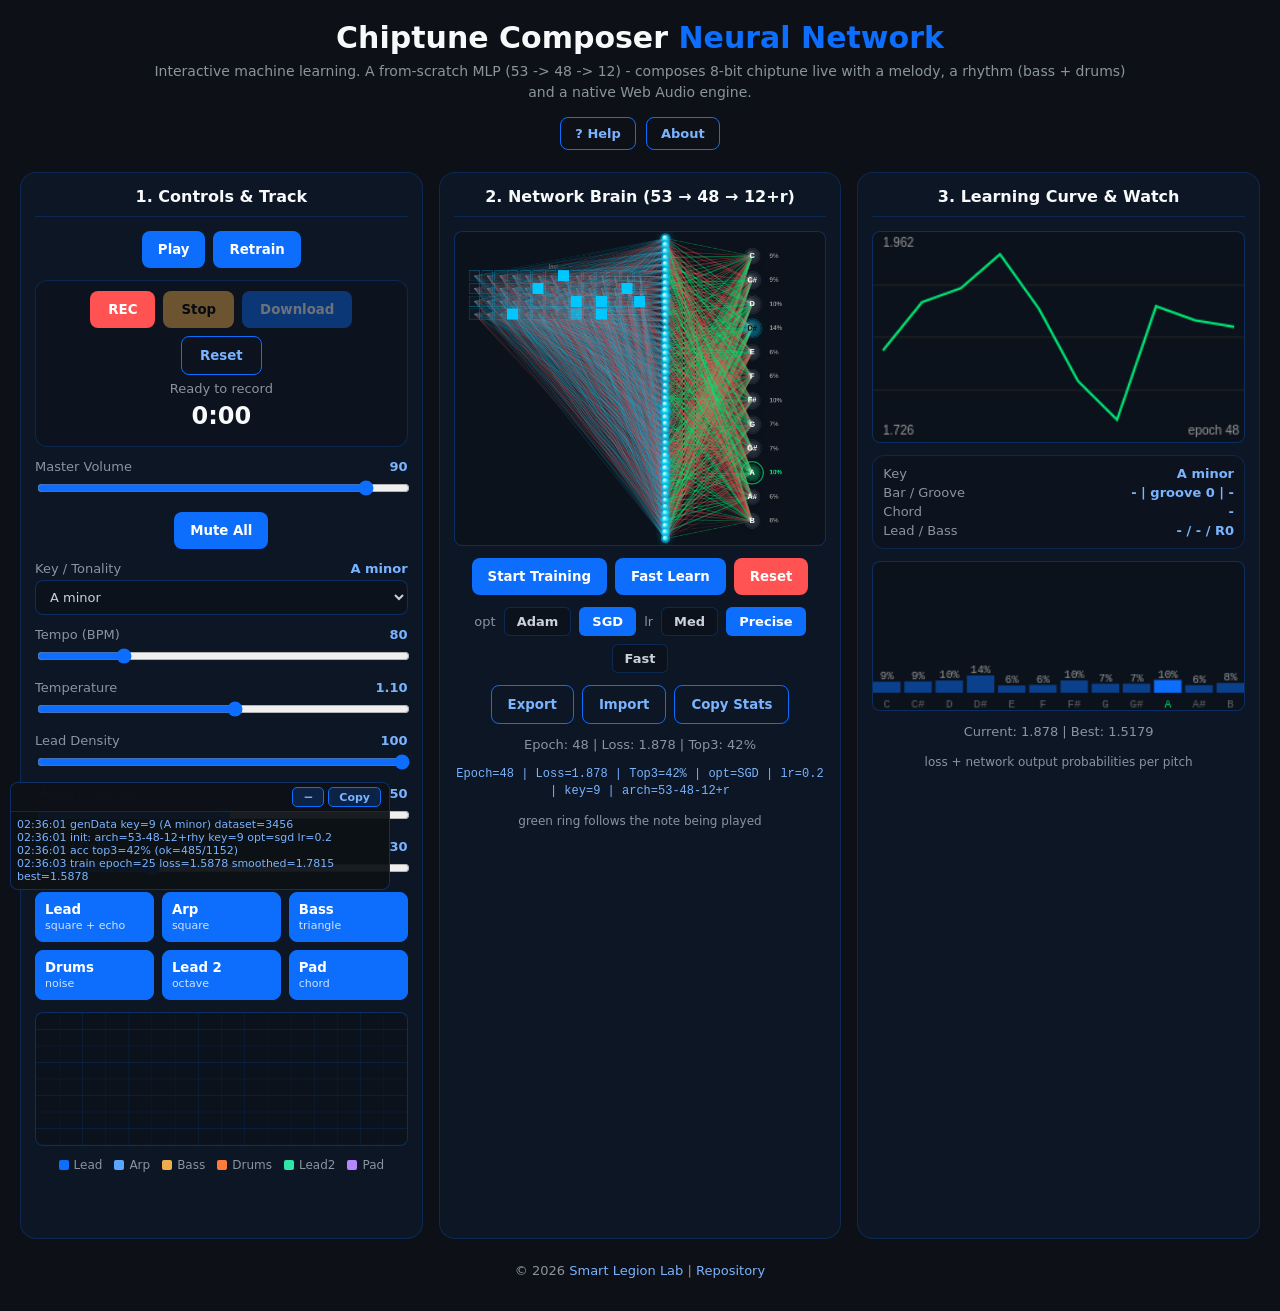
==== chiptune-composer-neural-network.html @ 850727e0 "feat: add chiptune-composer-neural-network.html" ====
<!DOCTYPE html>
<html lang="en">
<head>
    <meta charset="UTF-8">
    <meta name="viewport" content="width=device-width, initial-scale=1.0">
    <title>Chiptune Composer Neural Network</title>
    <meta name="description" content="Interactive Chiptune Composer Neural Network. A from-scratch MLP (53 -> 48 -> 12) in pure JavaScript that composes 8-bit chiptune live, powered by a neural network and a Web Audio API engine.">
    <link rel="stylesheet" href="/css/chiptune-composer-neural-network.css">
</head>
<body>
<div class="page">
<header class="site-head">
    <h1 class="site-title">Chiptune Composer <span class="hi">Neural Network</span></h1>
    <p class="site-sub">Interactive machine learning. A from-scratch MLP (53 -&gt; 48 -&gt; 12) - composes 8-bit chiptune live with a melody, a rhythm (bass + drums) and a native Web Audio engine.</p>
    <div class="head-btns">
        <button type="button" onclick="openModal('helpModal')">? Help</button>
        <button type="button" onclick="openModal('aboutModal')">About</button>
    </div>
</header>

<div class="workspace">
    <section class="panel">
        <h3>1. Controls &amp; Track</h3>
        <div class="row">
            <button type="button" class="btn btn-primary" id="playBtn" onclick="togglePlay()">Play</button>
            <button type="button" class="btn btn-green" onclick="retrainNow()">Retrain</button>
        </div>
        <div class="recbox">
            <div class="row">
                <button type="button" class="rec-btn" id="recBtn" onclick="recStart()">REC</button>
                <button type="button" class="stop-btn" id="recStopBtn" onclick="stopWav()" disabled>Stop</button>
                <button type="button" class="dl-btn" id="recDlBtn" onclick="downloadWav()" disabled>Download</button>
                <button type="button" class="reset-btn" onclick="clearWav()">Reset</button>
            </div>
            <div class="rec-status" id="recStatus">Ready to record</div>
            <div class="rec-time" id="recTime">0:00</div>
            <div class="rec-file" id="recFile"></div>
        </div>
        <div class="slider">
            <label>Master Volume <b id="volVal">90</b></label>
            <input type="range" id="volSlider" min="0" max="100" value="90" oninput="setMaster()">
        </div>
        <div class="row">
            <button type="button" class="btn btn-primary" id="muteAllBtn" onclick="toggleMaster()">Mute All</button>
        </div>
        <div class="slider">
            <label>Key / Tonality <b id="keyName">A minor</b></label>
            <select id="keySelect" onchange="setKey(+this.value)">
                <option value="9">A minor</option>
                <option value="0">C minor</option>
                <option value="2">D minor</option>
                <option value="4">E minor</option>
                <option value="5">F minor</option>
                <option value="7">G minor</option>
            </select>
        </div>
        <div class="slider">
            <label>Tempo (BPM) <b id="bpmVal">80</b></label>
            <input type="range" id="bpmSlider" min="40" max="220" value="80" oninput="bpmVal.textContent=this.value">
        </div>
        <div class="slider">
            <label>Temperature <b id="tempVal">1.10</b></label>
            <input type="range" id="tempSlider" min="0.3" max="1.8" step="0.05" value="1.1" oninput="tempVal.textContent=Number(this.value).toFixed(2)">
        </div>
        <div class="slider">
            <label>Lead Density <b id="densityVal">100</b></label>
            <input type="range" id="densitySlider" min="0" max="100" value="100" oninput="densityVal.textContent=this.value">
        </div>
        <div class="slider">
            <label>Model influence <b id="modelVal">0.50</b></label>
            <input type="range" id="modelSlider" min="0" max="1" step="0.05" value="0.5" oninput="modelVal.textContent=Number(this.value).toFixed(2)">
        </div>
        <div class="slider">
            <label>Echo / Delay <b id="echoVal">30</b></label>
            <input type="range" id="echoSlider" min="0" max="100" value="30" oninput="setEcho()">
        </div>
        <div class="mutes">
            <button type="button" class="mute on" data-ch="0" onclick="toggleMute(0)">Lead<span class="d">square + echo</span></button>
            <button type="button" class="mute on" data-ch="1" onclick="toggleMute(1)">Arp<span class="d">square</span></button>
            <button type="button" class="mute on" data-ch="2" onclick="toggleMute(2)">Bass<span class="d">triangle</span></button>
            <button type="button" class="mute on" data-ch="3" onclick="toggleMute(3)">Drums<span class="d">noise</span></button>
            <button type="button" class="mute on" data-ch="4" onclick="toggleMute(4)">Lead 2<span class="d">octave</span></button>
            <button type="button" class="mute on" data-ch="5" onclick="toggleMute(5)">Pad<span class="d">chord</span></button>
        </div>
        <div class="canvas-area"><canvas id="trackCanvas" width="620" height="220"></canvas></div>
        <div class="legend">
            <span><i style="background:#0d6efd"></i>Lead</span>
            <span><i style="background:#58a6ff"></i>Arp</span>
            <span><i style="background:#f0ad4e"></i>Bass</span>
            <span><i style="background:#ff7b3a"></i>Drums</span>
            <span><i style="background:#2ee6a8"></i>Lead2</span>
            <span><i style="background:#b388ff"></i>Pad</span>
        </div>
        <div class="bars" id="barsWrap"></div>
    </section>

    <section class="panel">
        <h3>2. Network Brain (53 → 48 → 12+r)</h3>
        <div class="canvas-area">
            <canvas id="netCanvas" width="640" height="540"></canvas>
        </div>
        <div class="row">
            <button type="button" class="btn btn-primary" id="trainBtn" onclick="toggleTrain()">Start Training</button>
            <button type="button" class="btn btn-green" onclick="trainEpochs(120)">Fast Learn</button>
            <button type="button" class="btn btn-red" onclick="resetNetwork()">Reset</button>
        </div>
        <div class="row">
            <span class="lbl">opt</span>
            <button type="button" class="opt-btn" data-opt="adam" onclick="setOpt('adam',this)">Adam</button>
            <button type="button" class="opt-btn active" data-opt="sgd" onclick="setOpt('sgd',this)">SGD</button>
            <span class="lbl">lr</span>
            <button type="button" class="lr-btn" data-lr="0.3" onclick="setLR(0.3,this)">Med</button>
            <button type="button" class="lr-btn active" data-lr="0.2" onclick="setLR(0.2,this)">Precise</button>
            <button type="button" class="lr-btn" data-lr="0.6" onclick="setLR(0.6,this)">Fast</button>
        </div>
        <div class="row">
            <button type="button" class="btn btn-info" onclick="exportModel()">Export</button>
            <button type="button" class="btn btn-info" onclick="importModel()">Import</button>
            <input type="file" id="modelFile" accept="application/json" style="display:none" onchange="onImportFile(event)">
            <button type="button" class="btn btn-info" onclick="copyStats()">Copy Stats</button>
        </div>
        <div class="stats" id="trainStats">Epoch: 0 | Loss: - | Top3: -</div>
        <div class="stats raw" id="rawStats" title="Click to copy" onclick="copyStats()"></div>
        <div class="hint">green ring follows the note being played</div>
    </section>

    <section class="panel">
        <h3>3. Learning Curve &amp; Watch</h3>
        <div class="canvas-area"><canvas id="lossCanvas" width="300" height="170"></canvas></div>
        <div class="status-box" id="statusBox">
            <div class="s-row"><span>Key</span><b id="sKey">A minor</b></div>
            <div class="s-row"><span>Bar / Groove</span><b id="sBar">-</b></div>
            <div class="s-row"><span>Chord</span><b id="sChord">-</b></div>
            <div class="s-row"><span>Lead / Bass</span><b id="sNotes">-</b></div>
        </div>
        <div class="canvas-area"><canvas id="distCanvas" width="300" height="120"></canvas></div>
        <div class="stats" id="lossStats">Current: - | Best: -</div>
        <div class="hint">loss + network output probabilities per pitch</div>
    </section>
</div>
</div>

<div class="modal-overlay" id="helpModal">
    <div class="modal">
        <button type="button" class="modal-close" onclick="closeModal(this)">&#10005;</button>
        <h3>How to Use</h3>
        <ol>
            <li><b class="accent">Play</b> unlocks Audio and starts live composition.</li>
            <li>Record: <b class="accent">REC</b> - <b class="accent">Stop</b> - <b class="accent">Download</b> (.wav); <b class="accent">Reset</b> clears.</li>
            <li><b class="accent">Master Volume</b> and <b class="accent">Mute All / Unmute All</b>; each channel has its own Mute.</li>
            <li>Key, Tempo (40+), Temperature, Lead Density, Model influence, Echo.</li>
            <li>The network picks the melody and a per-bar rhythm groove for bass + drums.</li>
            <li><b class="accent">Copy Stats</b> / <b class="accent">Export / Import</b>.</li>
        </ol>
    </div>
</div>

<div class="modal-overlay" id="aboutModal">
    <div class="modal">
        <button type="button" class="modal-close" onclick="closeModal(this)">&#10005;</button>
        <h3>About</h3>
        <div class="ab-head"><div class="ab-name">Chiptune Composer Neural Network</div><div class="ab-ver">version 1.7.0</div></div>
        <p>A from-scratch MLP (53 -&gt; 48 -&gt; 12 + rhythm) in pure JavaScript. No libraries, no samples.</p>
        <p>The network has two shared-hidden heads: it predicts the next pitch class and, per bar, one of four rhythm grooves for bass + drums. Trained by mini-batch SGD / Adam with cross-entropy, weight decay and clipping. Melody is locked to the chosen key / scale.</p>
        <p>An educational demo of live music generation: every note is synthesized in the browser with the Web Audio API, and the piece stays in key and follows a chord progression.</p>
        <p>6 channels: square lead (bright) with a dotted-eighth feedback delay + lowpass, square arpeggio, moving triangle bass, noise drums (kick / snare / hi-hat), second lead an octave down, and a sustained triangle pad. Records to 16-bit PCM .wav.</p>
        <div class="ab-meta">
            <div><b>Author:</b> Alexander Suvorov</div>
            <div><b>License:</b> BSD 3-Clause</div>
            <div><b>Repository:</b> <a href="https://github.com/smartlegionlab/from-scratch-neural-networks" target="_blank" rel="noopener">github.com/smartlegionlab/from-scratch-neural-networks</a></div>
        </div>
    </div>
</div>

<footer class="site-foot">
    <p>&#169; 2026 <a href="https://github.com/smartlegionlab" target="_blank" rel="noopener">Smart Legion Lab</a> | <a href="https://github.com/smartlegionlab/from-scratch-neural-networks" target="_blank" rel="noopener">Repository</a></p>
</footer>

<script src="/js/chiptune-composer-neural-network.js"></script>
</body>
</html>
---- css/chiptune-composer-neural-network.css ----
* { box-sizing: border-box; font-family: 'Segoe UI', system-ui, -apple-system, sans-serif; -webkit-tap-highlight-color: transparent; }
html, body { margin: 0; }
body { background: #0d1117; color: #e0e0e0; min-height: 100vh; padding: 20px; }
.page { max-width: 1560px; margin: 0 auto; display: flex; flex-direction: column; align-items: center; width: 100%; }
.site-head { text-align: center; margin-bottom: 22px; max-width: 1000px; width: 100%; }
.site-title { margin: 0 0 6px; font-size: 30px; font-weight: 800; color: #f8f9fa; }
.site-title .hi { color: #0d6efd; }
.site-sub { color: #8b949e; font-size: 14px; margin: 0 0 14px; line-height: 1.5; }
.head-btns { display: flex; gap: 10px; justify-content: center; flex-wrap: wrap; }

.workspace { display: grid; grid-template-columns: repeat(3, minmax(0, 1fr)); gap: 24px; width: 100%; align-items: stretch; }
.panel { background: rgba(13,110,253,0.06); border: 1px solid rgba(13,110,253,0.22); border-radius: 16px; padding: 18px; display: flex; flex-direction: column; gap: 12px; min-width: 0; }
.panel h3 { margin: 0 0 2px; font-size: 16px; font-weight: 700; color: #f8f9fa; text-align: center; padding-bottom: 10px; border-bottom: 1px solid rgba(13,110,253,0.2); }
.row { display: flex; flex-wrap: wrap; gap: 8px; justify-content: center; align-items: center; }

.canvas-area { display: flex; justify-content: center; width: 100%; }
canvas { background: rgba(13,17,23,0.6); border-radius: 8px; border: 1px solid rgba(13,110,253,0.3); max-width: 100%; height: auto; display: block; }
#netCanvas, #trackCanvas, #lossCanvas, #distCanvas { width: 100%; height: auto; }

button { border: none; border-radius: 8px; font-weight: 700; cursor: pointer; user-select: none; font-family: inherit; }
button:disabled { opacity: 0.4; cursor: not-allowed; }
.btn { padding: 11px 16px; }
.btn-primary { background: #0d6efd; color: #fff; }
.btn-green { background: #0d6efd; color: #fff; }
.btn-red { background: #ff5252; color: #fff; }
.btn-info { background: transparent; color: #7ab3ff; border: 1px solid #0d6efd; }
.head-btns button { background: transparent; color: #7ab3ff; border: 1px solid #0d6efd; padding: 8px 14px; font-size: 13px; }
.head-btns button:hover, .btn-info:hover { background: rgba(13,110,253,0.15); }
.opt-btn, .lr-btn { background: rgba(13,17,23,0.6); color: #c9d1d9; border: 1px solid rgba(13,110,253,0.25); border-radius: 6px; padding: 6px 12px; font-size: 13px; }
.opt-btn.active, .lr-btn.active { background: #0d6efd; color: #fff; }
.lbl { color: #8b949e; font-size: 13px; }
button:active { transform: scale(.96); }

.recbox { border: 1px solid rgba(13,110,253,0.22); border-radius: 12px; padding: 10px; background: rgba(13,17,23,0.4); display: flex; flex-direction: column; gap: 6px; }
.rec-status { font-size: 13px; color: #8b949e; text-align: center; }
.rec-time { font-size: 24px; font-weight: 800; color: #f8f9fa; text-align: center; font-variant-numeric: tabular-nums; }
.rec-file { font-size: 12px; color: #7ab3ff; text-align: center; font-family: monospace; }
.rec-btn { background: #ff5252; color: #fff; padding: 11px 18px; }
.rec-btn.recording { animation: recblink 1s infinite; }
@keyframes recblink { 0%,100% { box-shadow: 0 0 10px 2px rgba(255,60,50,.7); } 50% { box-shadow: 0 0 2px 0 rgba(255,60,50,.2); } }
.stop-btn { background: #ffb74d; color: #000; padding: 11px 18px; }
.dl-btn { background: #0d6efd; color: #fff; padding: 11px 18px; }
.reset-btn { background: transparent; color: #7ab3ff; border: 1px solid #0d6efd; padding: 11px 18px; }

.slider label { display: flex; justify-content: space-between; font-size: 13px; color: #8b949e; margin-bottom: 4px; }
.slider label b { color: #7ab3ff; }
input[type=range] { width: 100%; accent-color: #0d6efd; cursor: pointer; }
select { width: 100%; padding: 8px 10px; background: rgba(13,17,23,0.6); color: #c9d1d9; border: 1px solid rgba(13,110,253,0.3); border-radius: 8px; font-size: 13px; cursor: pointer; }

.mutes { display: grid; grid-template-columns: repeat(3, 1fr); gap: 8px; }
.mute { background: rgba(13,17,23,0.6); color: #7ab3ff; border: 1px solid rgba(13,110,253,0.3); border-radius: 8px; padding: 9px; display: flex; flex-direction: column; }
.mute .d { color: #8b949e; font-size: 11px; font-weight: 400; margin-top: 2px; }
.mute.on { background: #0d6efd; color: #fff; border-color: #0d6efd; }
.mute.on .d { color: rgba(255,255,255,0.8); }

.legend { display: flex; gap: 12px; justify-content: center; font-size: 12px; color: #8b949e; flex-wrap: wrap; }
.legend span { display: inline-flex; align-items: center; gap: 5px; }
.legend i { width: 10px; height: 10px; border-radius: 2px; display: inline-block; }
.bars { display: flex; gap: 6px; align-items: flex-end; justify-content: center; height: 40px; }
.bar { width: 100%; flex: 1; background: rgba(13,110,253,0.15); border-radius: 4px; display: flex; align-items: flex-end; overflow: hidden; }
.bar i { display: block; width: 100%; background: linear-gradient(180deg,#0d6efd,#58a6ff); height: 0%; border-radius: 4px; }
.bar[data-ch="3"] i { background: linear-gradient(180deg,#f0ad4e,#ff7b3a); }
.bar[data-ch="4"] i { background: linear-gradient(180deg,#2ee6a8,#00e676); }
.bar[data-ch="5"] i { background: linear-gradient(180deg,#b388ff,#7c4dff); }

.status-box { border: 1px solid rgba(13,110,253,0.22); border-radius: 12px; padding: 10px; background: rgba(13,17,23,0.4); display: flex; flex-direction: column; gap: 4px; width: 100%; }
.status-box .s-row { display: flex; justify-content: space-between; gap: 10px; font-size: 13px; }
.status-box .s-row span { color: #8b949e; }
.status-box .s-row b { color: #7ab3ff; }

.stats { font-size: 13px; color: #8b949e; text-align: center; line-height: 1.4; }
.stats.raw { color: #7ab3ff; font-family: monospace; font-size: 12px; cursor: pointer; }
.hint { font-size: 12px; color: #8b949e; text-align: center; line-height: 1.5; }

.modal-overlay { display: none; position: fixed; inset: 0; background: rgba(0,0,0,0.75); z-index: 100; padding: 16px; overflow-y: auto; }
.modal-overlay.open { display: flex; align-items: flex-start; justify-content: center; }
.modal { position: relative; background: #161b22; border: 1px solid rgba(13,110,253,0.3); border-radius: 12px; max-width: 560px; width: 100%; padding: 20px; margin: 20px auto; max-height: calc(100vh - 40px); overflow-y: auto; }
.modal h3 { color: #7ab3ff; margin: 0 30px 12px 0; }
.modal p, .modal li { font-size: 14px; line-height: 1.55; color: #c9d1d9; }
.modal ol, .modal ul { padding-left: 22px; margin: 8px 0; }
.modal b { color: #fff; }
.modal .accent { color: #58a6ff; font-weight: bold; }
.modal-close { position: absolute; top: 10px; right: 10px; padding: 6px 12px; background: rgba(13,17,23,0.6); color: #fff; border: 1px solid rgba(13,110,253,0.3); border-radius: 6px; font-size: 16px; }
.ab-head { border-bottom: 1px solid rgba(13,110,253,0.25); padding-bottom: 10px; margin-bottom: 12px; }
.ab-name { font-size: 18px; font-weight: bold; color: #fff; }
.ab-ver { font-size: 13px; color: #7ab3ff; margin-top: 2px; }
.ab-meta { margin-top: 14px; padding-top: 12px; border-top: 1px solid rgba(13,110,253,0.2); font-size: 13px; color: #c9d1d9; line-height: 1.7; }
.ab-meta a { color: #7ab3ff; text-decoration: none; }
.ab-meta a:hover { text-decoration: underline; }
.site-foot { margin-top: 24px; text-align: center; font-size: 13px; color: #8b949e; }
.site-foot a { color: #7ab3ff; text-decoration: none; }

@media (max-width: 1000px) and (orientation: portrait) {
  body { padding: 10px; }
  .site-head { margin-bottom: 14px; }
  .workspace { grid-template-columns: 1fr; gap: 16px; }
  .panel { padding: 14px; }
  .site-title { font-size: 24px; }
}
@media (max-width: 1350px) and (min-width: 1001px) {
  .workspace { gap: 16px; }
  .panel { padding: 14px; }
}
@media (max-width: 1000px) and (orientation: landscape) {
  body { padding: 12px 16px; }
  .workspace { grid-template-columns: repeat(3, minmax(0,1fr)); gap: 12px; }
  .panel { padding: 12px; }
  .mutes { grid-template-columns: repeat(2,1fr); }
  button { padding: 10px 12px; font-size: 14px; }
}
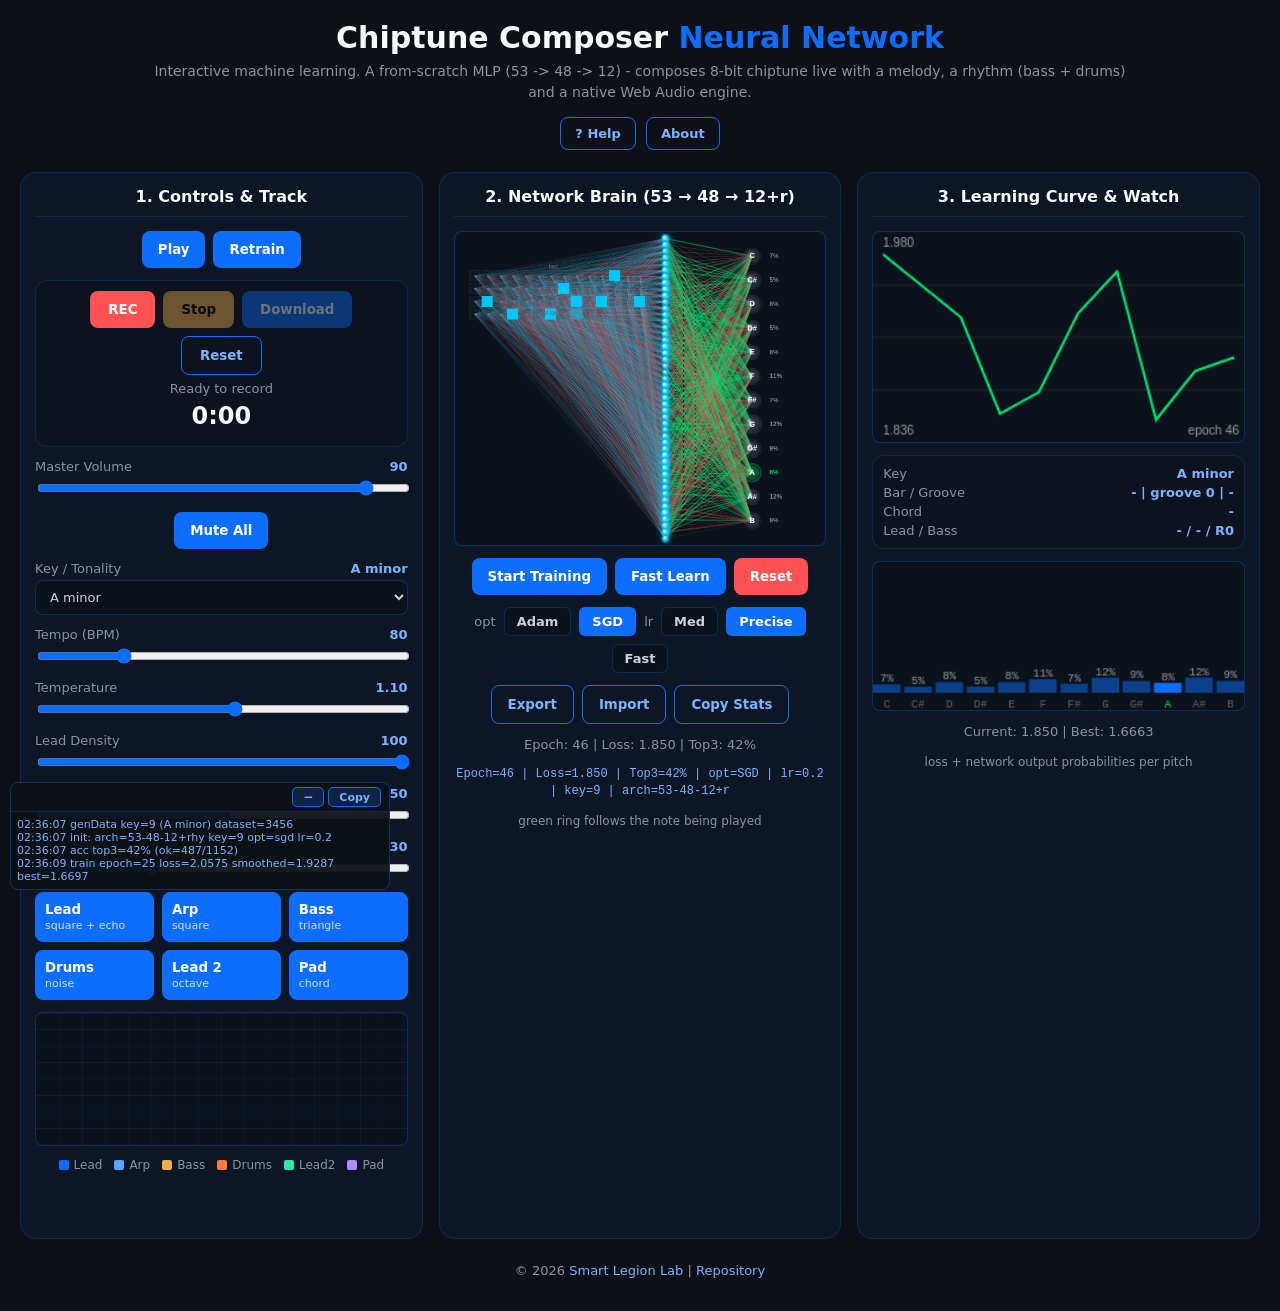
==== commit b1de829c: "from-scratch-neural-networks v1.2.0" ====
--- a/chiptune-composer-neural-network.html
+++ b/chiptune-composer-neural-network.html
@@ -159,7 +159,7 @@
     <div class="modal">
         <button type="button" class="modal-close" onclick="closeModal(this)">&#10005;</button>
         <h3>About</h3>
-        <div class="ab-head"><div class="ab-name">Chiptune Composer Neural Network</div><div class="ab-ver">version 1.7.0</div></div>
+        <div class="ab-head"><div class="ab-name">Chiptune Composer Neural Network</div><div class="ab-ver">version 1.2.0</div></div>
         <p>A from-scratch MLP (53 -&gt; 48 -&gt; 12 + rhythm) in pure JavaScript. No libraries, no samples.</p>
         <p>The network has two shared-hidden heads: it predicts the next pitch class and, per bar, one of four rhythm grooves for bass + drums. Trained by mini-batch SGD / Adam with cross-entropy, weight decay and clipping. Melody is locked to the chosen key / scale.</p>
         <p>An educational demo of live music generation: every note is synthesized in the browser with the Web Audio API, and the piece stays in key and follows a chord progression.</p>
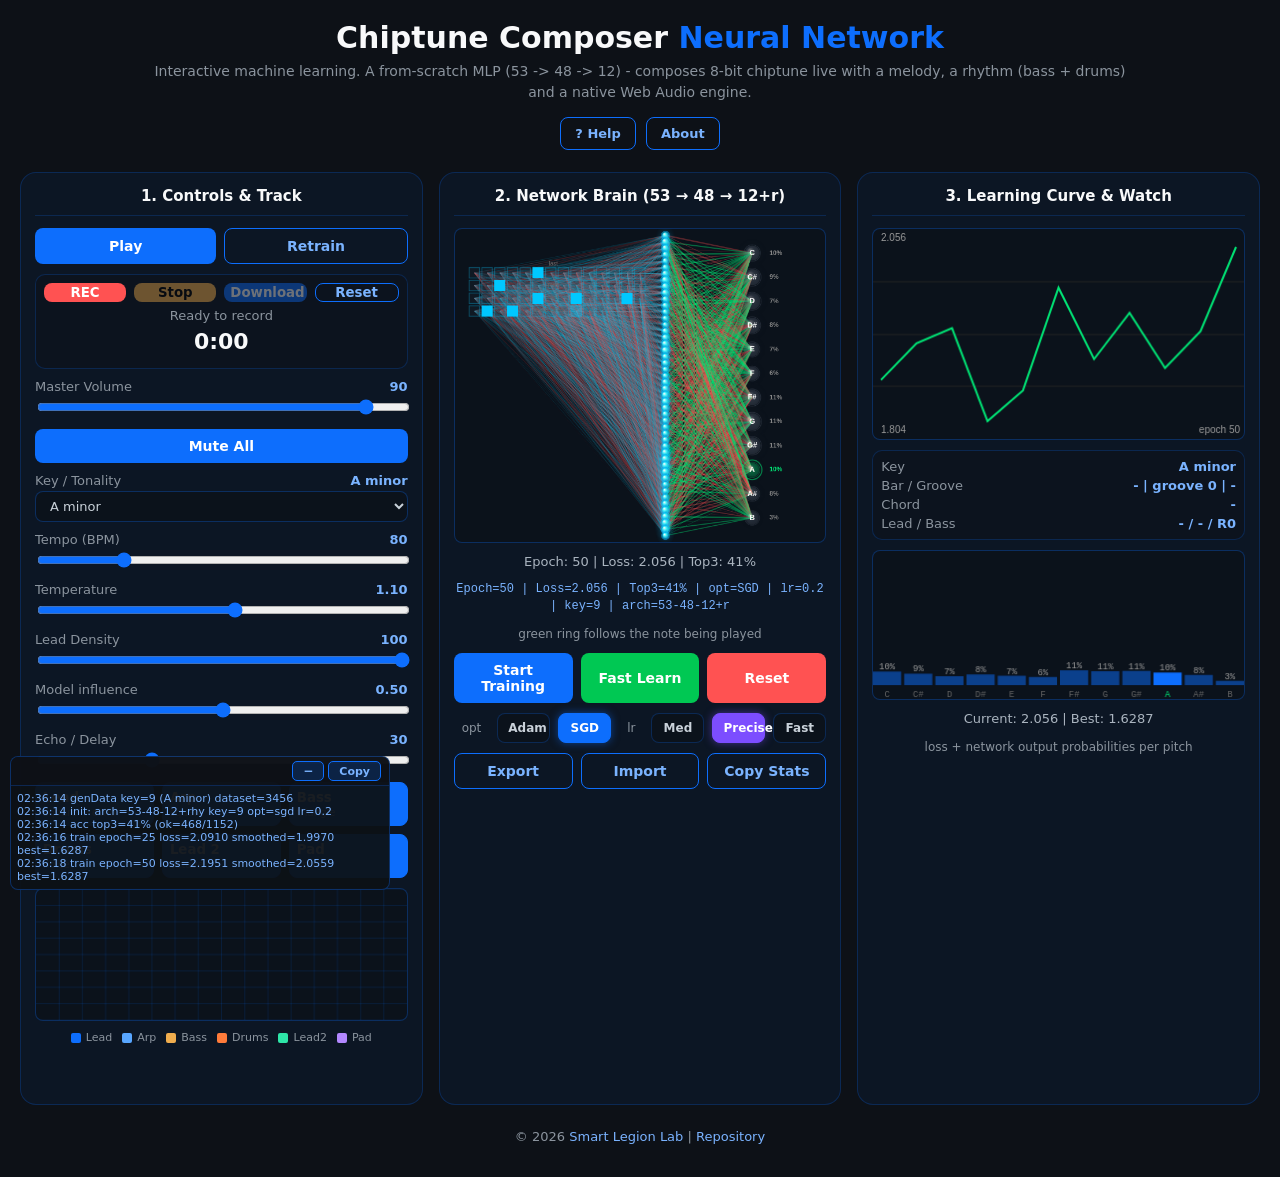
==== commit ccfa9302: "feat: improve chiptune-composer-neural-network.html" ====
--- a/chiptune-composer-neural-network.html
+++ b/chiptune-composer-neural-network.html
@@ -21,12 +21,12 @@
 <div class="workspace">
     <section class="panel">
         <h3>1. Controls &amp; Track</h3>
-        <div class="row">
+        <div class="btn-group">
             <button type="button" class="btn btn-primary" id="playBtn" onclick="togglePlay()">Play</button>
-            <button type="button" class="btn btn-green" onclick="retrainNow()">Retrain</button>
+            <button type="button" class="btn btn-info" onclick="retrainNow()">Retrain</button>
         </div>
         <div class="recbox">
-            <div class="row">
+            <div class="btn-group">
                 <button type="button" class="rec-btn" id="recBtn" onclick="recStart()">REC</button>
                 <button type="button" class="stop-btn" id="recStopBtn" onclick="stopWav()" disabled>Stop</button>
                 <button type="button" class="dl-btn" id="recDlBtn" onclick="downloadWav()" disabled>Download</button>
@@ -40,9 +40,7 @@
             <label>Master Volume <b id="volVal">90</b></label>
             <input type="range" id="volSlider" min="0" max="100" value="90" oninput="setMaster()">
         </div>
-        <div class="row">
-            <button type="button" class="btn btn-primary" id="muteAllBtn" onclick="toggleMaster()">Mute All</button>
-        </div>
+        <button type="button" class="btn btn-primary btn-block" id="muteAllBtn" onclick="toggleMaster()">Mute All</button>
         <div class="slider">
             <label>Key / Tonality <b id="keyName">A minor</b></label>
             <select id="keySelect" onchange="setKey(+this.value)">
@@ -99,12 +97,15 @@
         <div class="canvas-area">
             <canvas id="netCanvas" width="640" height="540"></canvas>
         </div>
-        <div class="row">
+        <div class="stats" id="trainStats">Epoch: 0 | Loss: - | Top3: -</div>
+        <div class="stats raw" id="rawStats" title="Click to copy" onclick="copyStats()"></div>
+        <div class="hint">green ring follows the note being played</div>
+        <div class="btn-group">
             <button type="button" class="btn btn-primary" id="trainBtn" onclick="toggleTrain()">Start Training</button>
             <button type="button" class="btn btn-green" onclick="trainEpochs(120)">Fast Learn</button>
             <button type="button" class="btn btn-red" onclick="resetNetwork()">Reset</button>
         </div>
-        <div class="row">
+        <div class="btn-group">
             <span class="lbl">opt</span>
             <button type="button" class="opt-btn" data-opt="adam" onclick="setOpt('adam',this)">Adam</button>
             <button type="button" class="opt-btn active" data-opt="sgd" onclick="setOpt('sgd',this)">SGD</button>
@@ -113,15 +114,13 @@
             <button type="button" class="lr-btn active" data-lr="0.2" onclick="setLR(0.2,this)">Precise</button>
             <button type="button" class="lr-btn" data-lr="0.6" onclick="setLR(0.6,this)">Fast</button>
         </div>
-        <div class="row">
+        <div class="btn-group">
             <button type="button" class="btn btn-info" onclick="exportModel()">Export</button>
             <button type="button" class="btn btn-info" onclick="importModel()">Import</button>
-            <input type="file" id="modelFile" accept="application/json" style="display:none" onchange="onImportFile(event)">
             <button type="button" class="btn btn-info" onclick="copyStats()">Copy Stats</button>
         </div>
-        <div class="stats" id="trainStats">Epoch: 0 | Loss: - | Top3: -</div>
-        <div class="stats raw" id="rawStats" title="Click to copy" onclick="copyStats()"></div>
-        <div class="hint">green ring follows the note being played</div>
+        <input type="file" id="modelFile" accept="application/json" style="display:none" onchange="onImportFile(event)">
+        <div class="toast" id="toast"></div>
     </section>
 
     <section class="panel">
--- a/css/chiptune-composer-neural-network.css
+++ b/css/chiptune-composer-neural-network.css
@@ -1,110 +1,149 @@
-* { box-sizing: border-box; font-family: 'Segoe UI', system-ui, -apple-system, sans-serif; -webkit-tap-highlight-color: transparent; }
+* {
+    box-sizing: border-box;
+    font-family: 'Segoe UI', system-ui, -apple-system, sans-serif;
+    -webkit-tap-highlight-color: transparent;
+}
 html, body { margin: 0; }
 body { background: #0d1117; color: #e0e0e0; min-height: 100vh; padding: 20px; }
-.page { max-width: 1560px; margin: 0 auto; display: flex; flex-direction: column; align-items: center; width: 100%; }
+.page { max-width: 1500px; margin: 0 auto; display: flex; flex-direction: column; align-items: center; width: 100%; }
 .site-head { text-align: center; margin-bottom: 22px; max-width: 1000px; width: 100%; }
 .site-title { margin: 0 0 6px; font-size: 30px; font-weight: 800; color: #f8f9fa; }
 .site-title .hi { color: #0d6efd; }
 .site-sub { color: #8b949e; font-size: 14px; margin: 0 0 14px; line-height: 1.5; }
 .head-btns { display: flex; gap: 10px; justify-content: center; flex-wrap: wrap; }
+.head-btns button { background: transparent; color: #7ab3ff; border: 1px solid #0d6efd; padding: 8px 14px; font-size: 13px; border-radius: 8px; cursor: pointer; }
+.head-btns button:hover { background: rgba(13, 110, 253, 0.15); }
 
 .workspace { display: grid; grid-template-columns: repeat(3, minmax(0, 1fr)); gap: 24px; width: 100%; align-items: stretch; }
-.panel { background: rgba(13,110,253,0.06); border: 1px solid rgba(13,110,253,0.22); border-radius: 16px; padding: 18px; display: flex; flex-direction: column; gap: 12px; min-width: 0; }
-.panel h3 { margin: 0 0 2px; font-size: 16px; font-weight: 700; color: #f8f9fa; text-align: center; padding-bottom: 10px; border-bottom: 1px solid rgba(13,110,253,0.2); }
-.row { display: flex; flex-wrap: wrap; gap: 8px; justify-content: center; align-items: center; }
+.panel { background: rgba(13, 110, 253, 0.06); border: 1px solid rgba(13, 110, 253, 0.22); border-radius: 16px; padding: 16px; display: flex; flex-direction: column; gap: 10px; min-width: 0; }
+.panel h3 { margin: 0 0 2px; font-size: 15px; font-weight: 700; color: #f8f9fa; text-align: center; padding-bottom: 10px; border-bottom: 1px solid rgba(13, 110, 253, 0.2); }
 
 .canvas-area { display: flex; justify-content: center; width: 100%; }
-canvas { background: rgba(13,17,23,0.6); border-radius: 8px; border: 1px solid rgba(13,110,253,0.3); max-width: 100%; height: auto; display: block; }
-#netCanvas, #trackCanvas, #lossCanvas, #distCanvas { width: 100%; height: auto; }
+canvas { background: rgba(13, 17, 23, 0.6); border-radius: 8px; border: 1px solid rgba(13, 110, 253, 0.3); max-width: 100%; height: auto; display: block; }
+#netCanvas { width: 640px; max-width: 100%; }
+#trackCanvas, #lossCanvas, #distCanvas { width: 100%; height: auto; }
 
-button { border: none; border-radius: 8px; font-weight: 700; cursor: pointer; user-select: none; font-family: inherit; }
+button { border: none; border-radius: 8px; font-weight: 600; cursor: pointer; user-select: none; font-family: inherit; }
 button:disabled { opacity: 0.4; cursor: not-allowed; }
-.btn { padding: 11px 16px; }
+button:active { transform: scale(.97); }
+.btn { padding: 9px 12px; font-size: 14px; }
 .btn-primary { background: #0d6efd; color: #fff; }
-.btn-green { background: #0d6efd; color: #fff; }
+.btn-green { background: #00c853; color: #fff; }
+.btn-green:hover { background: #00b248; color: #fff; }
 .btn-red { background: #ff5252; color: #fff; }
+.btn-red:hover { background: #e64545; color: #fff; }
 .btn-info { background: transparent; color: #7ab3ff; border: 1px solid #0d6efd; }
-.head-btns button { background: transparent; color: #7ab3ff; border: 1px solid #0d6efd; padding: 8px 14px; font-size: 13px; }
-.head-btns button:hover, .btn-info:hover { background: rgba(13,110,253,0.15); }
-.opt-btn, .lr-btn { background: rgba(13,17,23,0.6); color: #c9d1d9; border: 1px solid rgba(13,110,253,0.25); border-radius: 6px; padding: 6px 12px; font-size: 13px; }
-.opt-btn.active, .lr-btn.active { background: #0d6efd; color: #fff; }
-.lbl { color: #8b949e; font-size: 13px; }
-button:active { transform: scale(.96); }
+.btn-info:hover { background: rgba(13, 110, 253, 0.15); }
+.btn-block { width: 100%; display: block; }
 
-.recbox { border: 1px solid rgba(13,110,253,0.22); border-radius: 12px; padding: 10px; background: rgba(13,17,23,0.4); display: flex; flex-direction: column; gap: 6px; }
+.btn-group { display: flex; flex-wrap: wrap; gap: 8px; width: 100%; }
+.btn-group > * { flex: 1 1 0; min-width: 0; border-radius: 8px; }
+.btn-group .lbl { flex: 0 0 auto; display: inline-flex; align-items: center; padding: 0 8px; }
+
+.opt-btn, .lr-btn {
+    background: rgba(13, 17, 23, 0.6);
+    color: #c9d1d9;
+    border: 1px solid rgba(13, 110, 253, 0.25);
+    border-radius: 8px;
+    padding: 7px 10px;
+    font-size: 12px;
+    cursor: pointer;
+}
+.opt-btn:hover, .lr-btn:hover { background: rgba(13, 110, 253, 0.15); color: #fff; }
+.opt-btn.active {
+    background: #0d6efd;
+    color: #fff;
+    border-color: #0d6efd;
+    font-weight: 700;
+    box-shadow: 0 0 8px rgba(13, 110, 253, 0.5);
+}
+.lr-btn.active {
+    background: #7c4dff;
+    color: #fff;
+    border-color: #7c4dff;
+    font-weight: 700;
+    box-shadow: 0 0 8px rgba(124, 77, 255, 0.5);
+}
+.lbl { color: #8b949e; font-size: 12px; white-space: nowrap; }
+
+.recbox { border: 1px solid rgba(13, 110, 253, 0.22); border-radius: 10px; padding: 8px; background: rgba(13, 17, 23, 0.4); display: flex; flex-direction: column; gap: 6px; }
 .rec-status { font-size: 13px; color: #8b949e; text-align: center; }
-.rec-time { font-size: 24px; font-weight: 800; color: #f8f9fa; text-align: center; font-variant-numeric: tabular-nums; }
-.rec-file { font-size: 12px; color: #7ab3ff; text-align: center; font-family: monospace; }
-.rec-btn { background: #ff5252; color: #fff; padding: 11px 18px; }
+.rec-time { font-size: 22px; font-weight: 800; color: #f8f9fa; text-align: center; font-variant-numeric: tabular-nums; }
+.rec-file { font-size: 11px; color: #7ab3ff; text-align: center; font-family: monospace; }
+.rec-btn { background: #ff5252; color: #fff; }
 .rec-btn.recording { animation: recblink 1s infinite; }
-@keyframes recblink { 0%,100% { box-shadow: 0 0 10px 2px rgba(255,60,50,.7); } 50% { box-shadow: 0 0 2px 0 rgba(255,60,50,.2); } }
-.stop-btn { background: #ffb74d; color: #000; padding: 11px 18px; }
-.dl-btn { background: #0d6efd; color: #fff; padding: 11px 18px; }
-.reset-btn { background: transparent; color: #7ab3ff; border: 1px solid #0d6efd; padding: 11px 18px; }
+@keyframes recblink {
+    0%, 100% { box-shadow: 0 0 10px 2px rgba(255, 60, 50, .7); }
+    50% { box-shadow: 0 0 2px 0 rgba(255, 60, 50, .2); }
+}
+.stop-btn { background: #ffb74d; color: #000; }
+.dl-btn { background: #0d6efd; color: #fff; }
+.reset-btn { background: transparent; color: #7ab3ff; border: 1px solid #0d6efd; }
 
-.slider label { display: flex; justify-content: space-between; font-size: 13px; color: #8b949e; margin-bottom: 4px; }
+.slider label { display: flex; justify-content: space-between; font-size: 13px; color: #8b949e; margin-bottom: 3px; }
 .slider label b { color: #7ab3ff; }
 input[type=range] { width: 100%; accent-color: #0d6efd; cursor: pointer; }
-select { width: 100%; padding: 8px 10px; background: rgba(13,17,23,0.6); color: #c9d1d9; border: 1px solid rgba(13,110,253,0.3); border-radius: 8px; font-size: 13px; cursor: pointer; }
+select { width: 100%; padding: 6px 10px; background: rgba(13, 17, 23, 0.6); color: #c9d1d9; border: 1px solid rgba(13, 110, 253, 0.3); border-radius: 8px; font-size: 13px; cursor: pointer; }
 
 .mutes { display: grid; grid-template-columns: repeat(3, 1fr); gap: 8px; }
-.mute { background: rgba(13,17,23,0.6); color: #7ab3ff; border: 1px solid rgba(13,110,253,0.3); border-radius: 8px; padding: 9px; display: flex; flex-direction: column; }
-.mute .d { color: #8b949e; font-size: 11px; font-weight: 400; margin-top: 2px; }
+.mute { background: rgba(13, 17, 23, 0.6); color: #7ab3ff; border: 1px solid rgba(13, 110, 253, 0.3); border-radius: 8px; padding: 7px; display: flex; flex-direction: column; }
+.mute .d { color: #8b949e; font-size: 10px; font-weight: 400; margin-top: 2px; }
 .mute.on { background: #0d6efd; color: #fff; border-color: #0d6efd; }
-.mute.on .d { color: rgba(255,255,255,0.8); }
+.mute.on .d { color: rgba(255, 255, 255, 0.8); }
 
-.legend { display: flex; gap: 12px; justify-content: center; font-size: 12px; color: #8b949e; flex-wrap: wrap; }
+.legend { display: flex; gap: 10px; justify-content: center; font-size: 11px; color: #8b949e; flex-wrap: wrap; }
 .legend span { display: inline-flex; align-items: center; gap: 5px; }
 .legend i { width: 10px; height: 10px; border-radius: 2px; display: inline-block; }
-.bars { display: flex; gap: 6px; align-items: flex-end; justify-content: center; height: 40px; }
-.bar { width: 100%; flex: 1; background: rgba(13,110,253,0.15); border-radius: 4px; display: flex; align-items: flex-end; overflow: hidden; }
-.bar i { display: block; width: 100%; background: linear-gradient(180deg,#0d6efd,#58a6ff); height: 0%; border-radius: 4px; }
-.bar[data-ch="3"] i { background: linear-gradient(180deg,#f0ad4e,#ff7b3a); }
-.bar[data-ch="4"] i { background: linear-gradient(180deg,#2ee6a8,#00e676); }
-.bar[data-ch="5"] i { background: linear-gradient(180deg,#b388ff,#7c4dff); }
+.bars { display: flex; gap: 6px; align-items: flex-end; justify-content: center; height: 36px; }
+.bar { width: 100%; flex: 1; background: rgba(13, 110, 253, 0.15); border-radius: 4px; display: flex; align-items: flex-end; overflow: hidden; }
+.bar i { display: block; width: 100%; background: linear-gradient(180deg, #0d6efd, #58a6ff); height: 0%; border-radius: 4px; }
+.bar[data-ch="3"] i { background: linear-gradient(180deg, #f0ad4e, #ff7b3a); }
+.bar[data-ch="4"] i { background: linear-gradient(180deg, #2ee6a8, #00e676); }
+.bar[data-ch="5"] i { background: linear-gradient(180deg, #b388ff, #7c4dff); }
 
-.status-box { border: 1px solid rgba(13,110,253,0.22); border-radius: 12px; padding: 10px; background: rgba(13,17,23,0.4); display: flex; flex-direction: column; gap: 4px; width: 100%; }
+.status-box { border: 1px solid rgba(13, 110, 253, 0.22); border-radius: 10px; padding: 8px; background: rgba(13, 17, 23, 0.4); display: flex; flex-direction: column; gap: 4px; width: 100%; }
 .status-box .s-row { display: flex; justify-content: space-between; gap: 10px; font-size: 13px; }
 .status-box .s-row span { color: #8b949e; }
 .status-box .s-row b { color: #7ab3ff; }
 
-.stats { font-size: 13px; color: #8b949e; text-align: center; line-height: 1.4; }
+.stats { font-size: 13px; color: #aab4bf; text-align: center; line-height: 1.4; }
 .stats.raw { color: #7ab3ff; font-family: monospace; font-size: 12px; cursor: pointer; }
 .hint { font-size: 12px; color: #8b949e; text-align: center; line-height: 1.5; }
+.toast { opacity: 0; transform: translateY(4px); transition: opacity .2s, transform .2s; background: #1f3227; border: 1px solid #00e676; color: #00e676; font-weight: bold; border-radius: 8px; padding: 7px 13px; margin-top: 8px; font-size: 13px; text-align: center; }
+.toast.show { opacity: 1; transform: translateY(0); }
 
-.modal-overlay { display: none; position: fixed; inset: 0; background: rgba(0,0,0,0.75); z-index: 100; padding: 16px; overflow-y: auto; }
+.modal-overlay { display: none; position: fixed; inset: 0; background: rgba(0, 0, 0, 0.75); z-index: 100; padding: 16px; overflow-y: auto; }
 .modal-overlay.open { display: flex; align-items: flex-start; justify-content: center; }
-.modal { position: relative; background: #161b22; border: 1px solid rgba(13,110,253,0.3); border-radius: 12px; max-width: 560px; width: 100%; padding: 20px; margin: 20px auto; max-height: calc(100vh - 40px); overflow-y: auto; }
+.modal { position: relative; background: #161b22; border: 1px solid rgba(13, 110, 253, 0.3); border-radius: 12px; max-width: 560px; width: 100%; padding: 20px; margin: 20px auto; max-height: calc(100vh - 40px); overflow-y: auto; }
 .modal h3 { color: #7ab3ff; margin: 0 30px 12px 0; }
 .modal p, .modal li { font-size: 14px; line-height: 1.55; color: #c9d1d9; }
 .modal ol, .modal ul { padding-left: 22px; margin: 8px 0; }
 .modal b { color: #fff; }
 .modal .accent { color: #58a6ff; font-weight: bold; }
-.modal-close { position: absolute; top: 10px; right: 10px; padding: 6px 12px; background: rgba(13,17,23,0.6); color: #fff; border: 1px solid rgba(13,110,253,0.3); border-radius: 6px; font-size: 16px; }
-.ab-head { border-bottom: 1px solid rgba(13,110,253,0.25); padding-bottom: 10px; margin-bottom: 12px; }
+.modal-close { position: absolute; top: 10px; right: 10px; padding: 6px 12px; background: rgba(13, 17, 23, 0.6); color: #fff; border: 1px solid rgba(13, 110, 253, 0.3); border-radius: 6px; font-size: 16px; cursor: pointer; }
+.ab-head { border-bottom: 1px solid rgba(13, 110, 253, 0.25); padding-bottom: 10px; margin-bottom: 12px; }
 .ab-name { font-size: 18px; font-weight: bold; color: #fff; }
 .ab-ver { font-size: 13px; color: #7ab3ff; margin-top: 2px; }
-.ab-meta { margin-top: 14px; padding-top: 12px; border-top: 1px solid rgba(13,110,253,0.2); font-size: 13px; color: #c9d1d9; line-height: 1.7; }
+.ab-meta { margin-top: 14px; padding-top: 12px; border-top: 1px solid rgba(13, 110, 253, 0.2); font-size: 13px; color: #c9d1d9; line-height: 1.7; }
 .ab-meta a { color: #7ab3ff; text-decoration: none; }
 .ab-meta a:hover { text-decoration: underline; }
 .site-foot { margin-top: 24px; text-align: center; font-size: 13px; color: #8b949e; }
 .site-foot a { color: #7ab3ff; text-decoration: none; }
 
 @media (max-width: 1000px) and (orientation: portrait) {
-  body { padding: 10px; }
-  .site-head { margin-bottom: 14px; }
-  .workspace { grid-template-columns: 1fr; gap: 16px; }
-  .panel { padding: 14px; }
-  .site-title { font-size: 24px; }
+    body { padding: 10px; }
+    .site-head { margin-bottom: 14px; }
+    .workspace { grid-template-columns: 1fr; gap: 16px; }
+    .panel { padding: 14px; }
+    .site-title { font-size: 24px; }
 }
 @media (max-width: 1350px) and (min-width: 1001px) {
-  .workspace { gap: 16px; }
-  .panel { padding: 14px; }
+    .workspace { gap: 16px; }
+    .panel { padding: 14px; }
 }
 @media (max-width: 1000px) and (orientation: landscape) {
-  body { padding: 12px 16px; }
-  .workspace { grid-template-columns: repeat(3, minmax(0,1fr)); gap: 12px; }
-  .panel { padding: 12px; }
-  .mutes { grid-template-columns: repeat(2,1fr); }
-  button { padding: 10px 12px; font-size: 14px; }
+    body { padding: 12px 16px; }
+    .workspace { grid-template-columns: repeat(3, minmax(0, 1fr)); gap: 12px; }
+    .panel { padding: 12px; }
+    .mutes { grid-template-columns: repeat(2, 1fr); }
 }
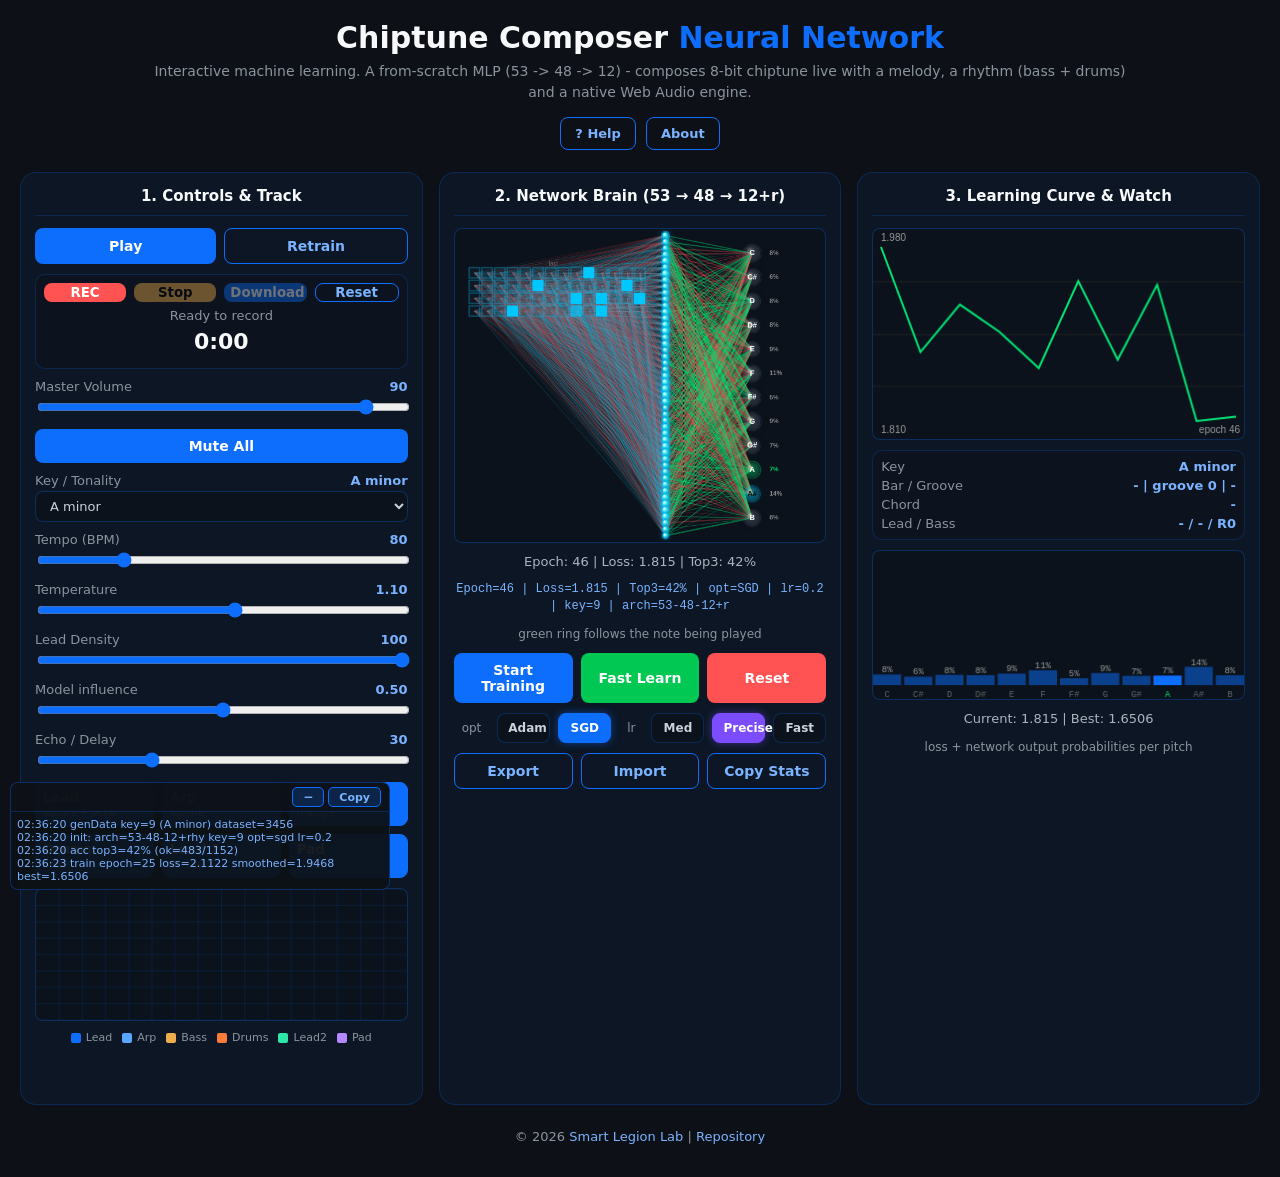
==== commit 8d5da0a3: "from-scratch-neural-networks v1.2.1" ====
--- a/chiptune-composer-neural-network.html
+++ b/chiptune-composer-neural-network.html
@@ -158,7 +158,7 @@
     <div class="modal">
         <button type="button" class="modal-close" onclick="closeModal(this)">&#10005;</button>
         <h3>About</h3>
-        <div class="ab-head"><div class="ab-name">Chiptune Composer Neural Network</div><div class="ab-ver">version 1.2.0</div></div>
+        <div class="ab-head"><div class="ab-name">Chiptune Composer Neural Network</div><div class="ab-ver">version 1.2.1</div></div>
         <p>A from-scratch MLP (53 -&gt; 48 -&gt; 12 + rhythm) in pure JavaScript. No libraries, no samples.</p>
         <p>The network has two shared-hidden heads: it predicts the next pitch class and, per bar, one of four rhythm grooves for bass + drums. Trained by mini-batch SGD / Adam with cross-entropy, weight decay and clipping. Melody is locked to the chosen key / scale.</p>
         <p>An educational demo of live music generation: every note is synthesized in the browser with the Web Audio API, and the piece stays in key and follows a chord progression.</p>
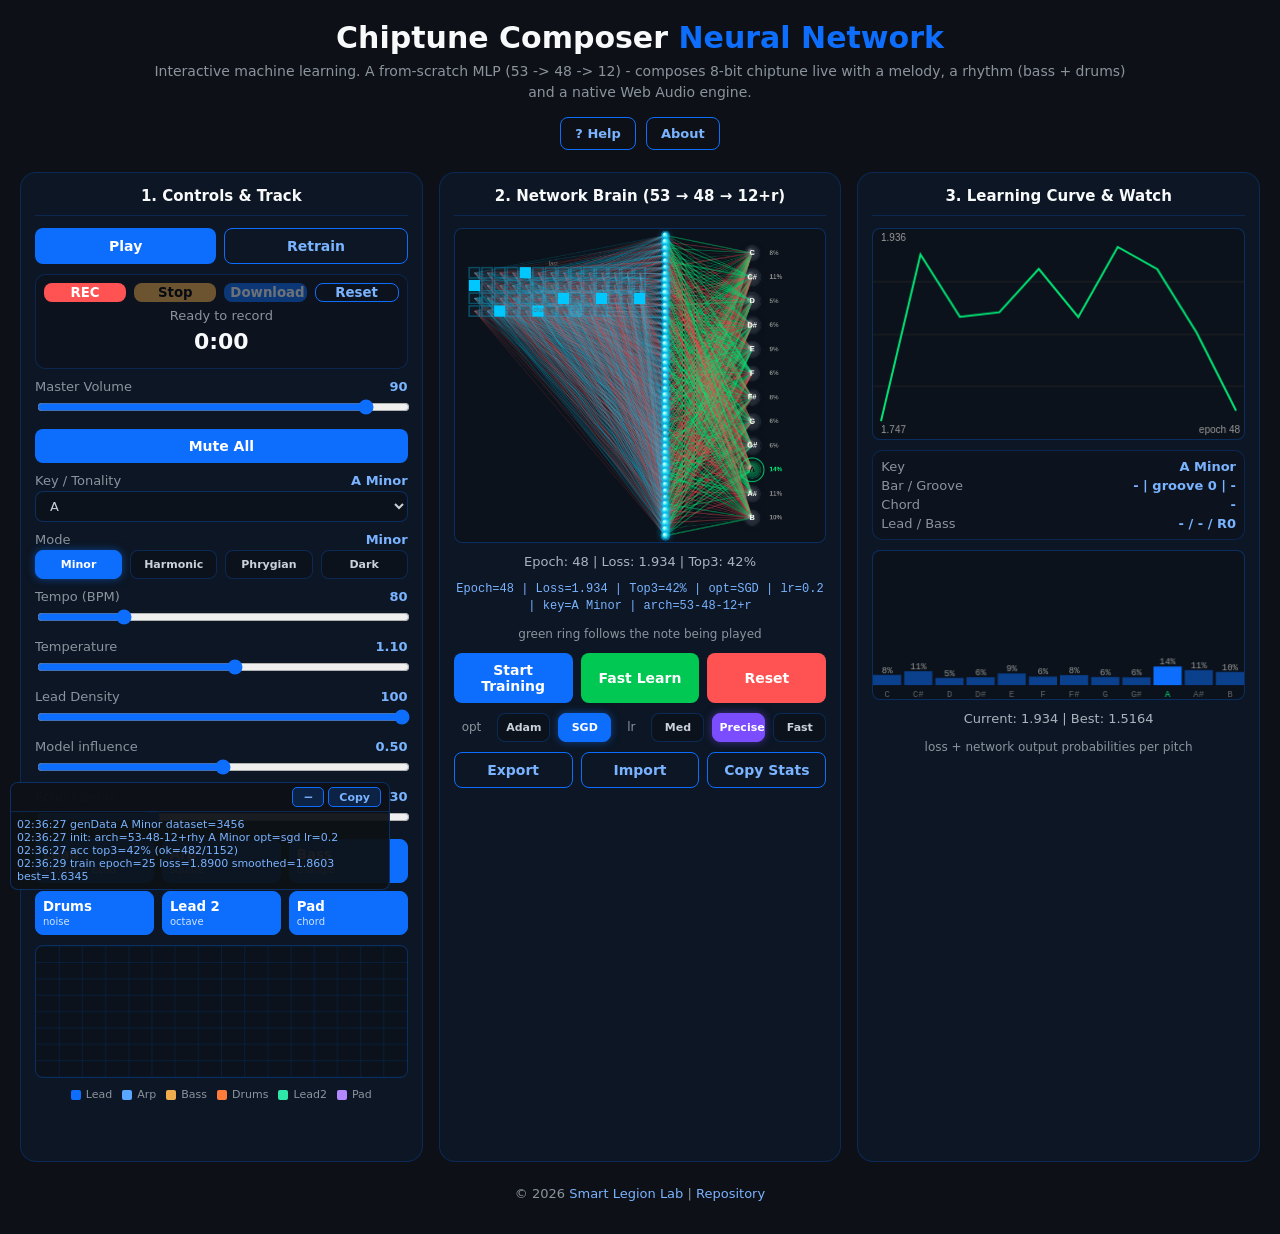
==== commit 9455b062: "from-scratch-neural-networks v1.2.2" ====
--- a/chiptune-composer-neural-network.html
+++ b/chiptune-composer-neural-network.html
@@ -42,15 +42,24 @@
         </div>
         <button type="button" class="btn btn-primary btn-block" id="muteAllBtn" onclick="toggleMaster()">Mute All</button>
         <div class="slider">
-            <label>Key / Tonality <b id="keyName">A minor</b></label>
+            <label>Key / Tonality <b id="keyName">A Minor</b></label>
             <select id="keySelect" onchange="setKey(+this.value)">
-                <option value="9">A minor</option>
-                <option value="0">C minor</option>
-                <option value="2">D minor</option>
-                <option value="4">E minor</option>
-                <option value="5">F minor</option>
-                <option value="7">G minor</option>
+                <option value="9">A</option>
+                <option value="0">C</option>
+                <option value="2">D</option>
+                <option value="4">E</option>
+                <option value="5">F</option>
+                <option value="7">G</option>
             </select>
+        </div>
+        <div class="slider">
+            <label>Mode <b id="modeName">Minor</b></label>
+            <div class="btn-group">
+                <button type="button" class="mode-btn active" data-mode="minor" onclick="setMode('minor',this)">Minor</button>
+                <button type="button" class="mode-btn" data-mode="harmonic" onclick="setMode('harmonic',this)">Harmonic</button>
+                <button type="button" class="mode-btn" data-mode="phrygian" onclick="setMode('phrygian',this)">Phrygian</button>
+                <button type="button" class="mode-btn" data-mode="dark" onclick="setMode('dark',this)">Dark</button>
+            </div>
         </div>
         <div class="slider">
             <label>Tempo (BPM) <b id="bpmVal">80</b></label>
@@ -127,7 +136,7 @@
         <h3>3. Learning Curve &amp; Watch</h3>
         <div class="canvas-area"><canvas id="lossCanvas" width="300" height="170"></canvas></div>
         <div class="status-box" id="statusBox">
-            <div class="s-row"><span>Key</span><b id="sKey">A minor</b></div>
+            <div class="s-row"><span>Key</span><b id="sKey">A Minor</b></div>
             <div class="s-row"><span>Bar / Groove</span><b id="sBar">-</b></div>
             <div class="s-row"><span>Chord</span><b id="sChord">-</b></div>
             <div class="s-row"><span>Lead / Bass</span><b id="sNotes">-</b></div>
@@ -147,7 +156,7 @@
             <li><b class="accent">Play</b> unlocks Audio and starts live composition.</li>
             <li>Record: <b class="accent">REC</b> - <b class="accent">Stop</b> - <b class="accent">Download</b> (.wav); <b class="accent">Reset</b> clears.</li>
             <li><b class="accent">Master Volume</b> and <b class="accent">Mute All / Unmute All</b>; each channel has its own Mute.</li>
-            <li>Key, Tempo (40+), Temperature, Lead Density, Model influence, Echo.</li>
+            <li>Key and Mode (Minor / Harmonic Minor / Phrygian / Dark), Tempo (40+), Temperature, Lead Density, Model influence, Echo.</li>
             <li>The network picks the melody and a per-bar rhythm groove for bass + drums.</li>
             <li><b class="accent">Copy Stats</b> / <b class="accent">Export / Import</b>.</li>
         </ol>
@@ -158,11 +167,11 @@
     <div class="modal">
         <button type="button" class="modal-close" onclick="closeModal(this)">&#10005;</button>
         <h3>About</h3>
-        <div class="ab-head"><div class="ab-name">Chiptune Composer Neural Network</div><div class="ab-ver">version 1.2.1</div></div>
+        <div class="ab-head"><div class="ab-name">Chiptune Composer Neural Network</div><div class="ab-ver">version 1.3.0</div></div>
         <p>A from-scratch MLP (53 -&gt; 48 -&gt; 12 + rhythm) in pure JavaScript. No libraries, no samples.</p>
         <p>The network has two shared-hidden heads: it predicts the next pitch class and, per bar, one of four rhythm grooves for bass + drums. Trained by mini-batch SGD / Adam with cross-entropy, weight decay and clipping. Melody is locked to the chosen key / scale.</p>
-        <p>An educational demo of live music generation: every note is synthesized in the browser with the Web Audio API, and the piece stays in key and follows a chord progression.</p>
-        <p>6 channels: square lead (bright) with a dotted-eighth feedback delay + lowpass, square arpeggio, moving triangle bass, noise drums (kick / snare / hi-hat), second lead an octave down, and a sustained triangle pad. Records to 16-bit PCM .wav.</p>
+        <p>Several dark tonal modes are available: Minor (default), Harmonic Minor, Phrygian and Dark. Minor is the default and keeps the exact original sound; the other modes shift the scale for a darker, more exotic character. Every mode stays in a minor key.</p>
+        <p>An educational demo of live music generation: every note is synthesized in the browser with the Web Audio API, and the piece stays in key and follows a chord progression. Records to 16-bit PCM .wav.</p>
         <div class="ab-meta">
             <div><b>Author:</b> Alexander Suvorov</div>
             <div><b>License:</b> BSD 3-Clause</div>
--- a/css/chiptune-composer-neural-network.css
+++ b/css/chiptune-composer-neural-network.css
@@ -40,29 +40,27 @@
 .btn-group > * { flex: 1 1 0; min-width: 0; border-radius: 8px; }
 .btn-group .lbl { flex: 0 0 auto; display: inline-flex; align-items: center; padding: 0 8px; }
 
-.opt-btn, .lr-btn {
+.opt-btn, .lr-btn, .mode-btn {
     background: rgba(13, 17, 23, 0.6);
     color: #c9d1d9;
     border: 1px solid rgba(13, 110, 253, 0.25);
     border-radius: 8px;
-    padding: 7px 10px;
-    font-size: 12px;
+    padding: 7px 6px;
+    font-size: 11px;
     cursor: pointer;
 }
-.opt-btn:hover, .lr-btn:hover { background: rgba(13, 110, 253, 0.15); color: #fff; }
+.opt-btn:hover, .lr-btn:hover, .mode-btn:hover { background: rgba(13, 110, 253, 0.15); color: #fff; }
 .opt-btn.active {
-    background: #0d6efd;
-    color: #fff;
-    border-color: #0d6efd;
-    font-weight: 700;
+    background: #0d6efd; color: #fff; border-color: #0d6efd; font-weight: 700;
     box-shadow: 0 0 8px rgba(13, 110, 253, 0.5);
 }
 .lr-btn.active {
-    background: #7c4dff;
-    color: #fff;
-    border-color: #7c4dff;
-    font-weight: 700;
+    background: #7c4dff; color: #fff; border-color: #7c4dff; font-weight: 700;
     box-shadow: 0 0 8px rgba(124, 77, 255, 0.5);
+}
+.mode-btn.active {
+    background: #0d6efd; color: #fff; border-color: #0d6efd; font-weight: 700;
+    box-shadow: 0 0 8px rgba(13, 110, 253, 0.5);
 }
 .lbl { color: #8b949e; font-size: 12px; white-space: nowrap; }
 
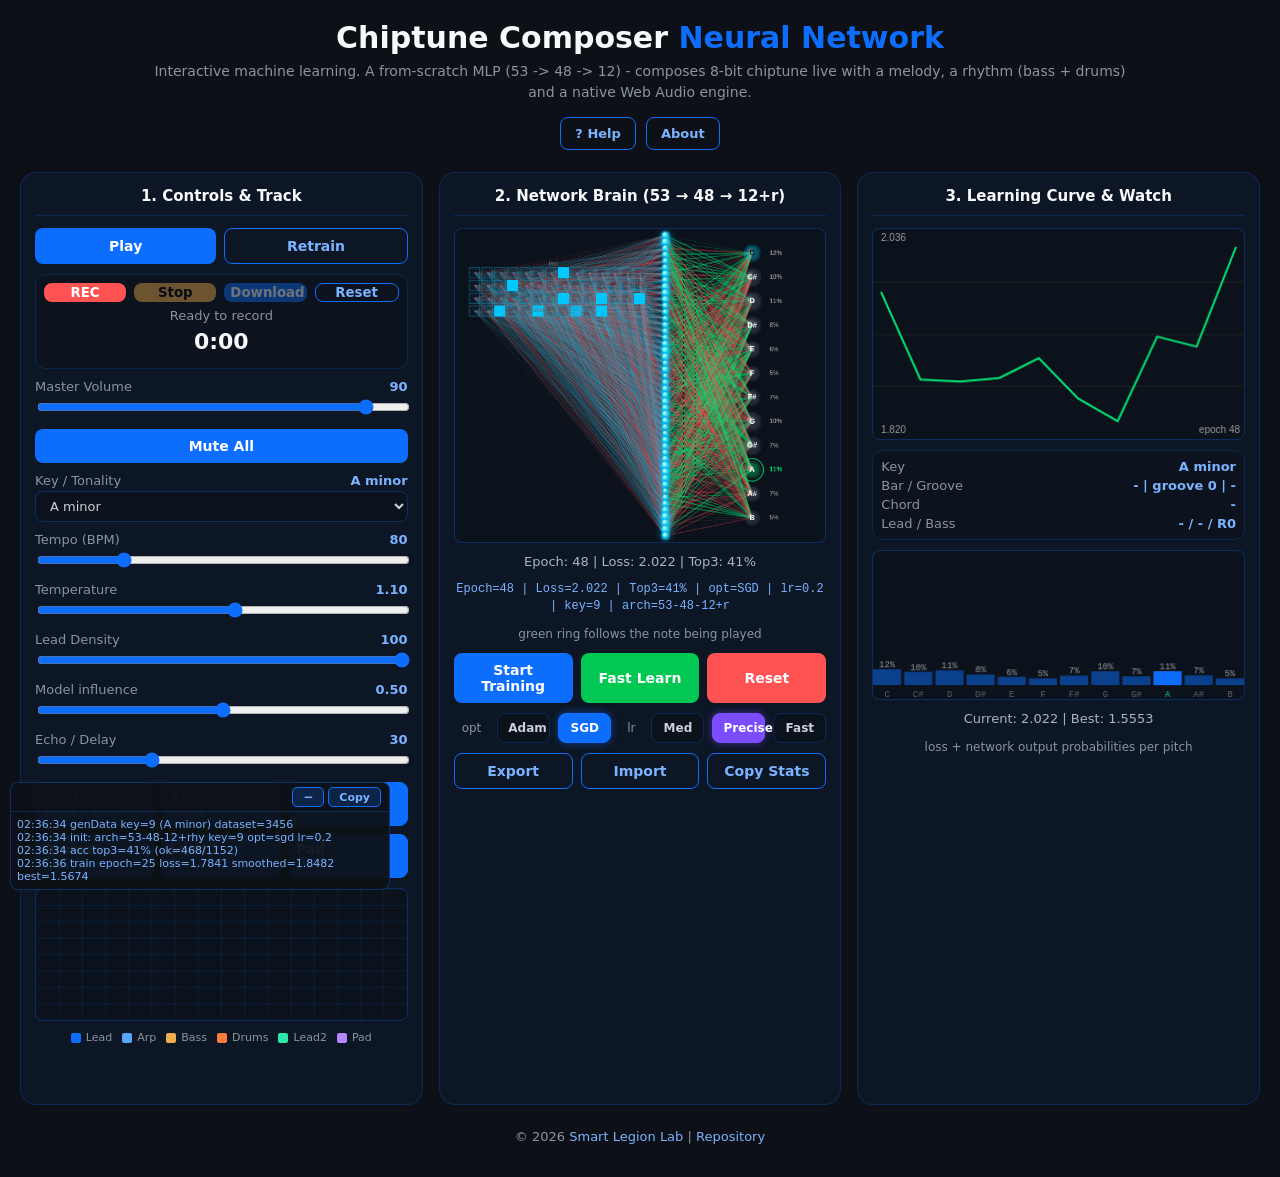
==== commit d5a10f76: "from-scratch-neural-networks v1.3.0" ====
--- a/chiptune-composer-neural-network.html
+++ b/chiptune-composer-neural-network.html
@@ -42,24 +42,15 @@
         </div>
         <button type="button" class="btn btn-primary btn-block" id="muteAllBtn" onclick="toggleMaster()">Mute All</button>
         <div class="slider">
-            <label>Key / Tonality <b id="keyName">A Minor</b></label>
+            <label>Key / Tonality <b id="keyName">A minor</b></label>
             <select id="keySelect" onchange="setKey(+this.value)">
-                <option value="9">A</option>
-                <option value="0">C</option>
-                <option value="2">D</option>
-                <option value="4">E</option>
-                <option value="5">F</option>
-                <option value="7">G</option>
+                <option value="9">A minor</option>
+                <option value="0">C minor</option>
+                <option value="2">D minor</option>
+                <option value="4">E minor</option>
+                <option value="5">F minor</option>
+                <option value="7">G minor</option>
             </select>
-        </div>
-        <div class="slider">
-            <label>Mode <b id="modeName">Minor</b></label>
-            <div class="btn-group">
-                <button type="button" class="mode-btn active" data-mode="minor" onclick="setMode('minor',this)">Minor</button>
-                <button type="button" class="mode-btn" data-mode="harmonic" onclick="setMode('harmonic',this)">Harmonic</button>
-                <button type="button" class="mode-btn" data-mode="phrygian" onclick="setMode('phrygian',this)">Phrygian</button>
-                <button type="button" class="mode-btn" data-mode="dark" onclick="setMode('dark',this)">Dark</button>
-            </div>
         </div>
         <div class="slider">
             <label>Tempo (BPM) <b id="bpmVal">80</b></label>
@@ -136,7 +127,7 @@
         <h3>3. Learning Curve &amp; Watch</h3>
         <div class="canvas-area"><canvas id="lossCanvas" width="300" height="170"></canvas></div>
         <div class="status-box" id="statusBox">
-            <div class="s-row"><span>Key</span><b id="sKey">A Minor</b></div>
+            <div class="s-row"><span>Key</span><b id="sKey">A minor</b></div>
             <div class="s-row"><span>Bar / Groove</span><b id="sBar">-</b></div>
             <div class="s-row"><span>Chord</span><b id="sChord">-</b></div>
             <div class="s-row"><span>Lead / Bass</span><b id="sNotes">-</b></div>
@@ -156,7 +147,7 @@
             <li><b class="accent">Play</b> unlocks Audio and starts live composition.</li>
             <li>Record: <b class="accent">REC</b> - <b class="accent">Stop</b> - <b class="accent">Download</b> (.wav); <b class="accent">Reset</b> clears.</li>
             <li><b class="accent">Master Volume</b> and <b class="accent">Mute All / Unmute All</b>; each channel has its own Mute.</li>
-            <li>Key and Mode (Minor / Harmonic Minor / Phrygian / Dark), Tempo (40+), Temperature, Lead Density, Model influence, Echo.</li>
+            <li>Key, Tempo (40+), Temperature, Lead Density, Model influence, Echo.</li>
             <li>The network picks the melody and a per-bar rhythm groove for bass + drums.</li>
             <li><b class="accent">Copy Stats</b> / <b class="accent">Export / Import</b>.</li>
         </ol>
@@ -167,10 +158,9 @@
     <div class="modal">
         <button type="button" class="modal-close" onclick="closeModal(this)">&#10005;</button>
         <h3>About</h3>
-        <div class="ab-head"><div class="ab-name">Chiptune Composer Neural Network</div><div class="ab-ver">version 1.3.0</div></div>
+        <div class="ab-head"><div class="ab-name">Chiptune Composer Neural Network</div><div class="ab-ver">version 1.2.0</div></div>
         <p>A from-scratch MLP (53 -&gt; 48 -&gt; 12 + rhythm) in pure JavaScript. No libraries, no samples.</p>
         <p>The network has two shared-hidden heads: it predicts the next pitch class and, per bar, one of four rhythm grooves for bass + drums. Trained by mini-batch SGD / Adam with cross-entropy, weight decay and clipping. Melody is locked to the chosen key / scale.</p>
-        <p>Several dark tonal modes are available: Minor (default), Harmonic Minor, Phrygian and Dark. Minor is the default and keeps the exact original sound; the other modes shift the scale for a darker, more exotic character. Every mode stays in a minor key.</p>
         <p>An educational demo of live music generation: every note is synthesized in the browser with the Web Audio API, and the piece stays in key and follows a chord progression. Records to 16-bit PCM .wav.</p>
         <div class="ab-meta">
             <div><b>Author:</b> Alexander Suvorov</div>
--- a/css/chiptune-composer-neural-network.css
+++ b/css/chiptune-composer-neural-network.css
@@ -40,16 +40,16 @@
 .btn-group > * { flex: 1 1 0; min-width: 0; border-radius: 8px; }
 .btn-group .lbl { flex: 0 0 auto; display: inline-flex; align-items: center; padding: 0 8px; }
 
-.opt-btn, .lr-btn, .mode-btn {
+.opt-btn, .lr-btn {
     background: rgba(13, 17, 23, 0.6);
     color: #c9d1d9;
     border: 1px solid rgba(13, 110, 253, 0.25);
     border-radius: 8px;
-    padding: 7px 6px;
-    font-size: 11px;
+    padding: 7px 10px;
+    font-size: 12px;
     cursor: pointer;
 }
-.opt-btn:hover, .lr-btn:hover, .mode-btn:hover { background: rgba(13, 110, 253, 0.15); color: #fff; }
+.opt-btn:hover, .lr-btn:hover { background: rgba(13, 110, 253, 0.15); color: #fff; }
 .opt-btn.active {
     background: #0d6efd; color: #fff; border-color: #0d6efd; font-weight: 700;
     box-shadow: 0 0 8px rgba(13, 110, 253, 0.5);
@@ -57,10 +57,6 @@
 .lr-btn.active {
     background: #7c4dff; color: #fff; border-color: #7c4dff; font-weight: 700;
     box-shadow: 0 0 8px rgba(124, 77, 255, 0.5);
-}
-.mode-btn.active {
-    background: #0d6efd; color: #fff; border-color: #0d6efd; font-weight: 700;
-    box-shadow: 0 0 8px rgba(13, 110, 253, 0.5);
 }
 .lbl { color: #8b949e; font-size: 12px; white-space: nowrap; }
 
